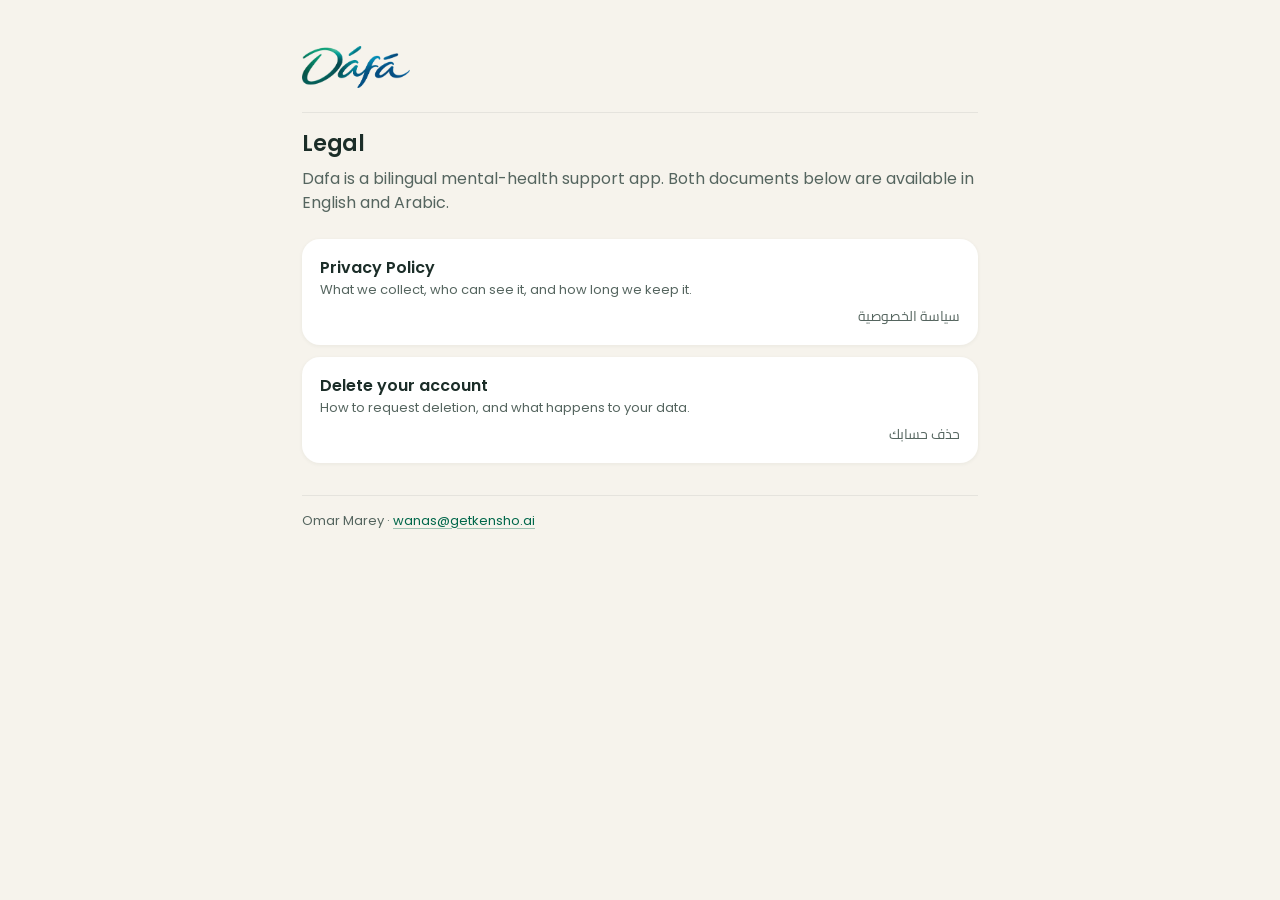
==== index.html @ 66e3c52b "feat(brand): §200 — the product is Dafa: one BrandMark kit component draws the new wordmark (header)" ====
<!doctype html>
<html lang="en" dir="ltr">
<head>
<meta charset="utf-8">
<meta name="viewport" content="width=device-width, initial-scale=1">
<title>Dafa — Legal</title>
<meta name="description" content="Dafa privacy policy and account deletion.">
<meta name="theme-color" content="#F6F3EC">
<link rel="stylesheet" href="style.css">
<style>
  .links { display: grid; gap: var(--sp-md); margin-top: var(--sp-xl); }
  .links a {
    display: block;
    background: var(--card);
    border-radius: var(--r-lg);
    padding: var(--sp-card);
    box-shadow: var(--e-raised);
    text-decoration: none;
    color: var(--ink);
  }
  .links a:hover { box-shadow: var(--e-soft); }
  .links .t { font-size: 16px; line-height: 22px; font-weight: 600; }
  .links .d { font-size: 13px; line-height: 18px; color: var(--slate); margin-top: 2px; }
  .links .ar { font-family: var(--font-arabic); direction: rtl; margin-top: 6px; color: var(--slate); font-size: 14px; }
</style>
</head>
<body>
<div class="wrap">

<header class="masthead">
  <a class="brand" href="index.html">
    <img src="dafa-wordmark.png" alt="Dafa" width="309" height="120">
  </a>
</header>

<h1>Legal</h1>
<p class="lede">Dafa is a bilingual mental-health support app. Both documents below are available in English and Arabic.</p>

<nav class="links">
  <a href="privacy-policy.html">
    <div class="t">Privacy Policy</div>
    <div class="d">What we collect, who can see it, and how long we keep it.</div>
    <div class="ar">سياسة الخصوصية</div>
  </a>
  <a href="delete-account.html">
    <div class="t">Delete your account</div>
    <div class="d">How to request deletion, and what happens to your data.</div>
    <div class="ar">حذف حسابك</div>
  </a>
</nav>

<footer>
  <p>Omar Marey · <a href="mailto:wanas@getkensho.ai">wanas@getkensho.ai</a></p>
</footer>

</div>
</body>
</html>
---- style.css ----
/* ============================================================================
   Dafa legal pages — the app's design system, on the web.

   Ported from src/theme/tokens.ts and src/theme/typography.ts rather than
   re-invented, so a member who taps through from the app lands somewhere that
   looks like the app: cream screen, white cards, emerald accent, Cairo for
   Arabic and Poppins for Latin, the same 18px card radius and 22px screen
   padding, the same three elevations.

   Light only, because the app is. There is no dark theme to match.
   ========================================================================= */

@import url('https://fonts.googleapis.com/css2?family=Cairo:wght@400;500;600;700&family=Poppins:wght@400;500;600&display=swap');

:root {
  /* colours — tokens.ts */
  --emerald: #00674A;
  --emerald-soft: #E2EFE9;
  --ocean: #08567D;
  --ocean-soft: #E4EDF3;
  --coral: #E9826B;
  --coral-deep: #C75B45;
  --coral-soft: #FBEAE4;
  --cream: #F6F3EC;
  --card: #FFFFFF;
  --ink: #1B2D28;
  --slate: #55655F;          /* secondary text — the AA-corrected `muted` */
  --alert: #B04A33;          /* emergency / destructive */
  --live: #2FA968;
  --line: rgba(27, 45, 40, 0.08);

  /* spacing — tokens.ts */
  --sp-xs: 4px;
  --sp-sm: 8px;
  --sp-md: 12px;
  --sp-lg: 16px;
  --sp-xl: 24px;
  --sp-xxl: 32px;
  --sp-card: 18px;
  --sp-screen: 22px;

  /* radii — tokens.ts */
  --r-sm: 10px;
  --r-md: 14px;
  --r-lg: 18px;
  --r-xl: 24px;
  --r-pill: 999px;

  /* elevation — shadows.raised / .soft */
  --e-raised: 0 1px 4px rgba(27, 45, 40, 0.06);
  --e-soft: 0 8px 30px rgba(27, 45, 40, 0.10);

  --font-latin: 'Poppins', -apple-system, BlinkMacSystemFont, 'Segoe UI', Roboto, sans-serif;
  --font-arabic: 'Cairo', 'Segoe UI', Tahoma, sans-serif;
}

* { box-sizing: border-box; }

html { -webkit-text-size-adjust: 100%; }

body {
  margin: 0;
  background: var(--cream);
  color: var(--ink);
  font-family: var(--font-latin);
  /* typeScale.body — 15/22 */
  font-size: 15px;
  line-height: 22px;
  font-weight: 400;
}

[dir='rtl'] body,
body[dir='rtl'],
.lang[dir='rtl'] { font-family: var(--font-arabic); }

.wrap {
  max-width: 720px;
  margin: 0 auto;
  padding: var(--sp-screen) var(--sp-screen) 72px;
}

/* ── masthead ─────────────────────────────────────────────────────────── */

/* Logo at the reading edge, language switch at the far edge, on one baseline.
   `wrap` rather than a breakpoint: the two simply stack when they stop fitting,
   which is also what happens in Arabic where the switch label is wider. */
.masthead {
  display: flex;
  align-items: center;
  justify-content: space-between;
  flex-wrap: wrap;
  gap: var(--sp-md) var(--sp-lg);
  padding: var(--sp-xl) 0 var(--sp-xl);
  margin-bottom: var(--sp-sm);
  border-bottom: 1px solid var(--line);
}

/* The wordmark carries the name, so no text sits beside it. Height is fixed
   and width follows the 520:149 aspect, so the logo never reflows the header. */
.brand {
  display: inline-block;
  line-height: 0;
}

.brand img {
  height: 42px;
  width: auto;
  display: block;
}

/* The mark is directional-neutral, but the header should still start from the
   reading edge in both directions — the flow handles that on its own. */
@media (max-width: 560px) {
  .brand img { height: 36px; }
}

/* segmented control — mirrors the app's Segmented */
.segmented {
  display: inline-flex;
  background: rgba(27, 45, 40, 0.05);
  border-radius: var(--r-pill);
  padding: 3px;
  flex: none;
}

.segmented button {
  font-family: inherit;
  /* typeScale.micro */
  font-size: 12px;
  line-height: 16px;
  font-weight: 600;
  padding: 8px 18px;
  border: 0;
  border-radius: var(--r-pill);
  background: transparent;
  color: var(--slate);
  cursor: pointer;
  transition: background 0.15s ease, color 0.15s ease;
}

.segmented button[aria-pressed='true'] {
  background: var(--card);
  color: var(--emerald);
  box-shadow: var(--e-raised);
}

.segmented button:last-child { font-family: var(--font-arabic); }

/* ── type ─────────────────────────────────────────────────────────────── */

h1 {
  /* typeScale.screenTitle — 22/30 bold */
  font-size: 22px;
  line-height: 30px;
  font-weight: 600;
  margin: var(--sp-lg) 0 var(--sp-sm);
  letter-spacing: -0.01em;
}

[dir='rtl'] h1 { font-weight: 700; }

h2 {
  /* typeScale.sectionTitle — 17/24 bold */
  font-size: 17px;
  line-height: 24px;
  font-weight: 600;
  margin: var(--sp-xxl) 0 var(--sp-md);
}

[dir='rtl'] h2 { font-weight: 700; }

h3 {
  /* typeScale.cardTitle — 16/22 */
  font-size: 16px;
  line-height: 22px;
  font-weight: 600;
  margin: var(--sp-xl) 0 var(--sp-sm);
}

p { margin: 0 0 var(--sp-md); }

.meta {
  /* typeScale.meta — 13/18 */
  font-size: 13px;
  line-height: 18px;
  color: var(--slate);
  margin: 0;
}

.lede {
  font-size: 16px;
  line-height: 24px;
  color: var(--slate);
  margin: 0 0 var(--sp-xl);
}

strong { font-weight: 600; }

a {
  color: var(--emerald);
  text-decoration-color: rgba(0, 103, 74, 0.35);
  text-underline-offset: 3px;
}

a:hover { text-decoration-color: var(--emerald); }

ol, ul {
  padding-inline-start: 20px;
  margin: 0 0 var(--sp-md);
}

li { margin: var(--sp-xs) 0; }

code {
  font-family: ui-monospace, SFMono-Regular, Menlo, monospace;
  font-size: 13px;
  background: var(--cream);
  border: 1px solid var(--line);
  border-radius: var(--r-sm);
  padding: 2px 7px;
}

/* ── card ─────────────────────────────────────────────────────────────── */

.card {
  background: var(--card);
  border-radius: var(--r-lg);
  padding: var(--sp-card);
  box-shadow: var(--e-raised);
  margin: 0 0 var(--sp-lg);
}

.card > :last-child { margin-bottom: 0; }
.card h2 { margin-top: 0; }
.card h3:first-child { margin-top: 0; }

.card.hero {
  box-shadow: var(--e-soft);
  padding: var(--sp-xl) var(--sp-card);
}

/* ── callouts ─────────────────────────────────────────────────────────── */

.callout {
  border-radius: var(--r-md);
  padding: var(--sp-lg) var(--sp-card);
  margin: 0 0 var(--sp-lg);
  border-inline-start: 3px solid var(--slate);
  background: var(--card);
}

.callout > :last-child { margin-bottom: 0; }

.callout.alert {
  background: var(--coral-soft);
  border-inline-start-color: var(--alert);
  color: var(--ink);
}

.callout.good {
  background: var(--emerald-soft);
  border-inline-start-color: var(--emerald);
}

.callout.info {
  background: var(--ocean-soft);
  border-inline-start-color: var(--ocean);
}

/* ── rows (the app's ValueRow, as a table) ────────────────────────────── */

table {
  width: 100%;
  border-collapse: collapse;
  margin: 0 0 var(--sp-md);
  font-size: 14px;
  line-height: 20px;
}

thead th {
  /* typeScale.micro — field labels */
  font-size: 12px;
  line-height: 16px;
  font-weight: 600;
  text-transform: uppercase;
  letter-spacing: 0.04em;
  color: var(--slate);
  text-align: start;
  padding: 0 var(--sp-md) var(--sp-sm);
  border-bottom: 1px solid var(--line);
}

tbody td {
  padding: var(--sp-md);
  text-align: start;
  vertical-align: top;
  border-bottom: 1px solid var(--line);
}

tbody tr:last-child td { border-bottom: 0; }

tbody td:first-child { font-weight: 600; }

/* ── chips ────────────────────────────────────────────────────────────── */

.chip {
  display: inline-block;
  font-size: 12px;
  line-height: 16px;
  font-weight: 600;
  padding: 5px 12px;
  border-radius: var(--r-pill);
  background: var(--emerald-soft);
  color: var(--emerald);
}

.chip.warn { background: var(--coral-soft); color: var(--alert); }
.chip.neutral { background: rgba(27, 45, 40, 0.05); color: var(--slate); }

/* ── steps ────────────────────────────────────────────────────────────── */

.steps {
  list-style: none;
  padding: 0;
  margin: 0;
  counter-reset: step;
}

.steps li {
  position: relative;
  padding-inline-start: 38px;
  margin: 0 0 var(--sp-lg);
  counter-increment: step;
}

.steps li:last-child { margin-bottom: 0; }

.steps li::before {
  content: counter(step);
  position: absolute;
  inset-inline-start: 0;
  top: 0;
  width: 26px;
  height: 26px;
  border-radius: var(--r-pill);
  background: var(--emerald-soft);
  color: var(--emerald);
  font-size: 13px;
  font-weight: 600;
  display: grid;
  place-items: center;
}

/* ── button ───────────────────────────────────────────────────────────── */

.btn {
  display: inline-block;
  /* typeScale.action — 15/20 bold */
  font-size: 15px;
  line-height: 20px;
  font-weight: 600;
  padding: 13px 24px;
  border-radius: var(--r-pill);
  background: var(--emerald);
  color: #fff;
  text-decoration: none;
  box-shadow: var(--e-raised);
}

.btn:hover { background: #00543C; }

/* ── footer ───────────────────────────────────────────────────────────── */

footer {
  margin-top: var(--sp-xxl);
  padding-top: var(--sp-lg);
  border-top: 1px solid var(--line);
  color: var(--slate);
  font-size: 13px;
  line-height: 18px;
}

/* ── language panes ───────────────────────────────────────────────────── */

.lang { display: none; }
.lang.on { display: block; }

/* Cairo sits smaller on the line than Poppins at the same size. */
.lang[dir='rtl'] { font-size: 16px; line-height: 26px; }
.lang[dir='rtl'] .meta { font-size: 14px; line-height: 20px; }
.lang[dir='rtl'] table { font-size: 15px; line-height: 24px; }

@media (max-width: 560px) {
  :root { --sp-screen: 16px; }
  h1 { font-size: 21px; line-height: 29px; }
  table { font-size: 13px; line-height: 19px; }
  thead th, tbody td { padding-inline: var(--sp-sm); }
}

@media print {
  body { background: #fff; }
  .segmented, footer { display: none; }
  .card, .callout { box-shadow: none; border: 1px solid var(--line); }
  .lang { display: block !important; }
}
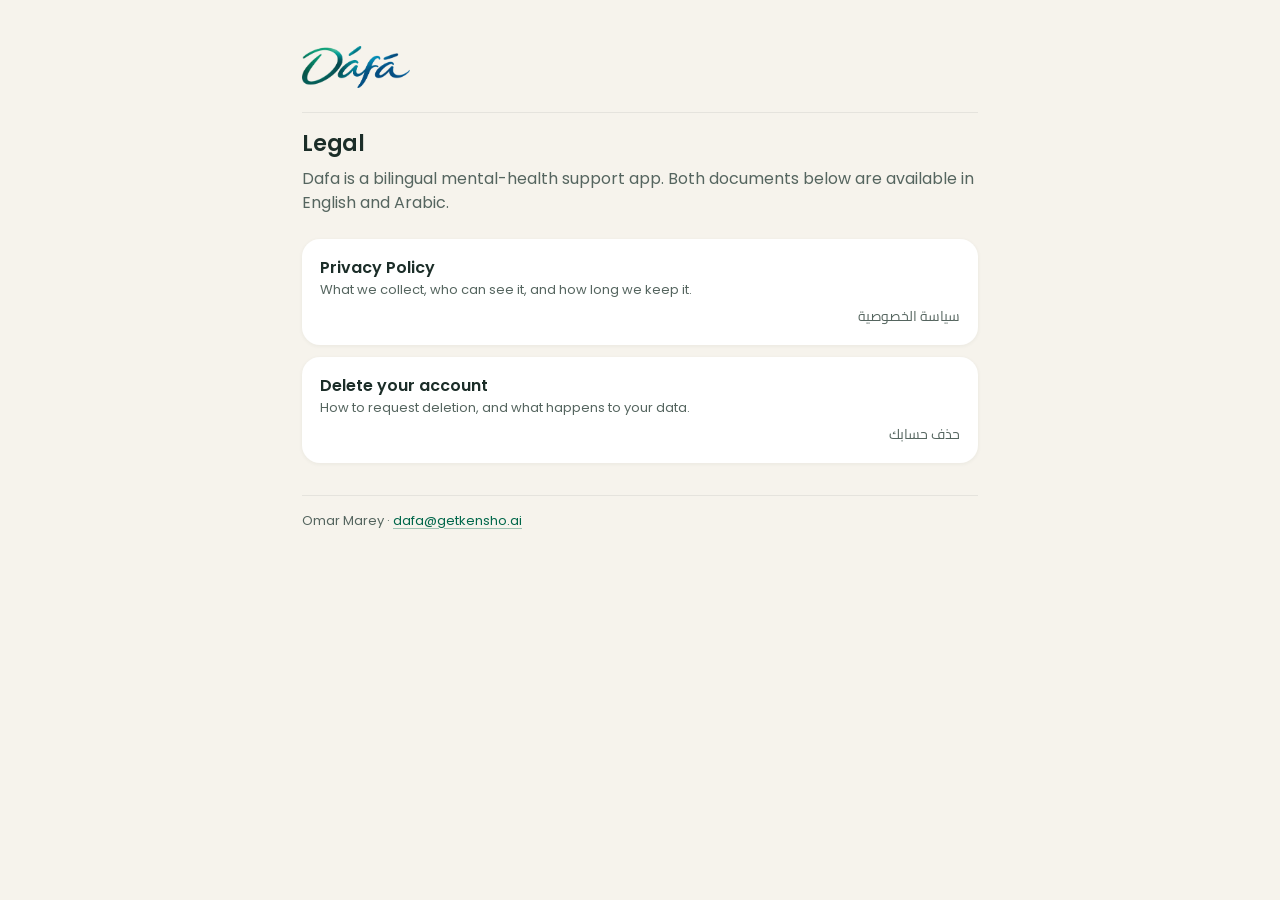
==== commit c02b3dc1: "docs(legal): the contact mailbox is dafa@getkensho.ai — the privacy policy, account deletion and ind" ====
--- a/index.html
+++ b/index.html
@@ -50,7 +50,7 @@
 </nav>
 
 <footer>
-  <p>Omar Marey · <a href="mailto:wanas@getkensho.ai">wanas@getkensho.ai</a></p>
+  <p>Omar Marey · <a href="mailto:dafa@getkensho.ai">dafa@getkensho.ai</a></p>
 </footer>
 
 </div>
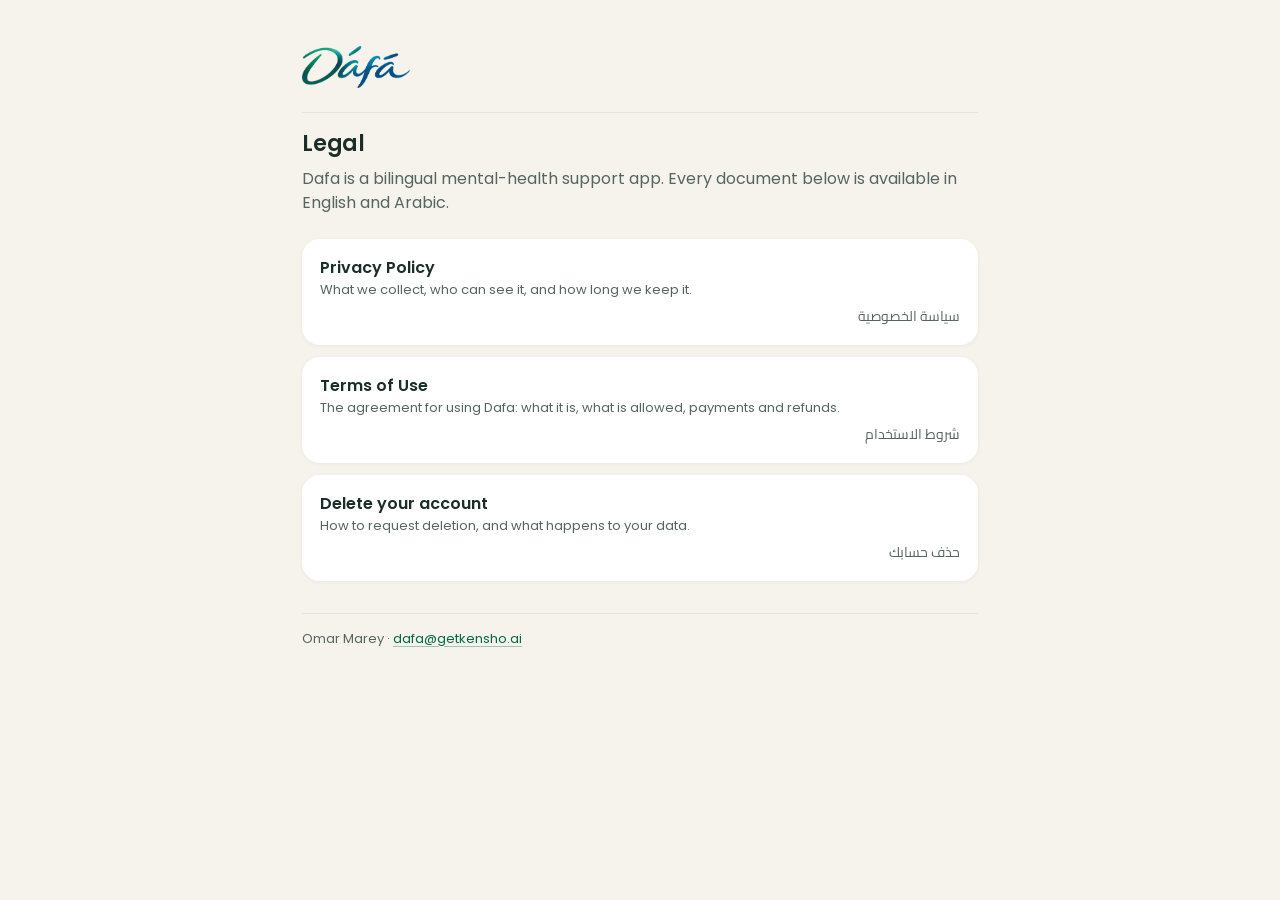
==== commit dcff9208: "docs(legal): §221 — terms of use filled in with the owner's answers (independent specialists; no ref" ====
--- a/index.html
+++ b/index.html
@@ -34,13 +34,18 @@
 </header>
 
 <h1>Legal</h1>
-<p class="lede">Dafa is a bilingual mental-health support app. Both documents below are available in English and Arabic.</p>
+<p class="lede">Dafa is a bilingual mental-health support app. Every document below is available in English and Arabic.</p>
 
 <nav class="links">
   <a href="privacy-policy.html">
     <div class="t">Privacy Policy</div>
     <div class="d">What we collect, who can see it, and how long we keep it.</div>
     <div class="ar">سياسة الخصوصية</div>
+  </a>
+  <a href="terms.html">
+    <div class="t">Terms of Use</div>
+    <div class="d">The agreement for using Dafa: what it is, what is allowed, payments and refunds.</div>
+    <div class="ar">شروط الاستخدام</div>
   </a>
   <a href="delete-account.html">
     <div class="t">Delete your account</div>
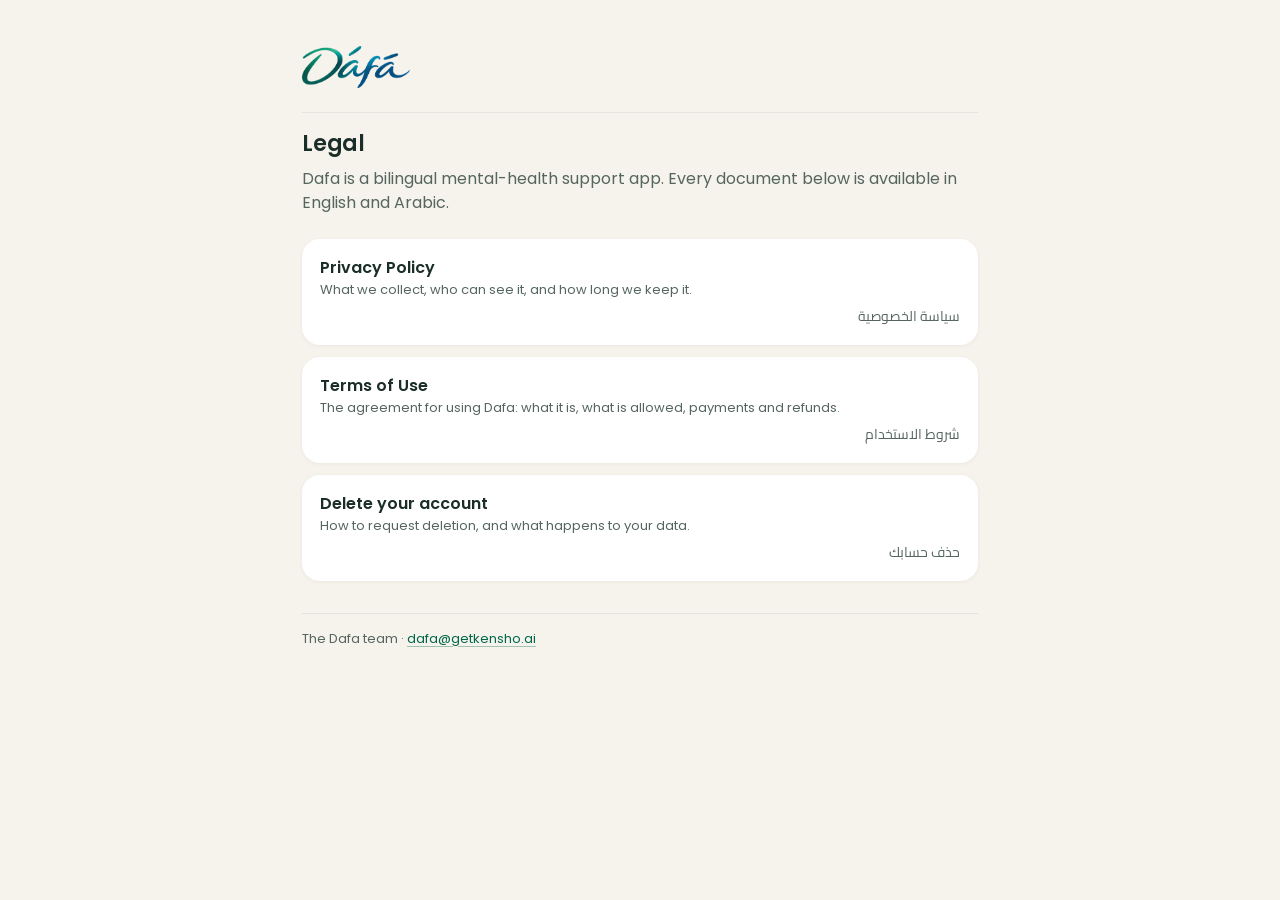
==== commit e56cafad: "docs(legal): §222 — Dafa is operated by the Dafa team and developed by Omar Marey; the privacy polic" ====
--- a/index.html
+++ b/index.html
@@ -55,7 +55,7 @@
 </nav>
 
 <footer>
-  <p>Omar Marey · <a href="mailto:dafa@getkensho.ai">dafa@getkensho.ai</a></p>
+  <p>The Dafa team · <a href="mailto:dafa@getkensho.ai">dafa@getkensho.ai</a></p>
 </footer>
 
 </div>
